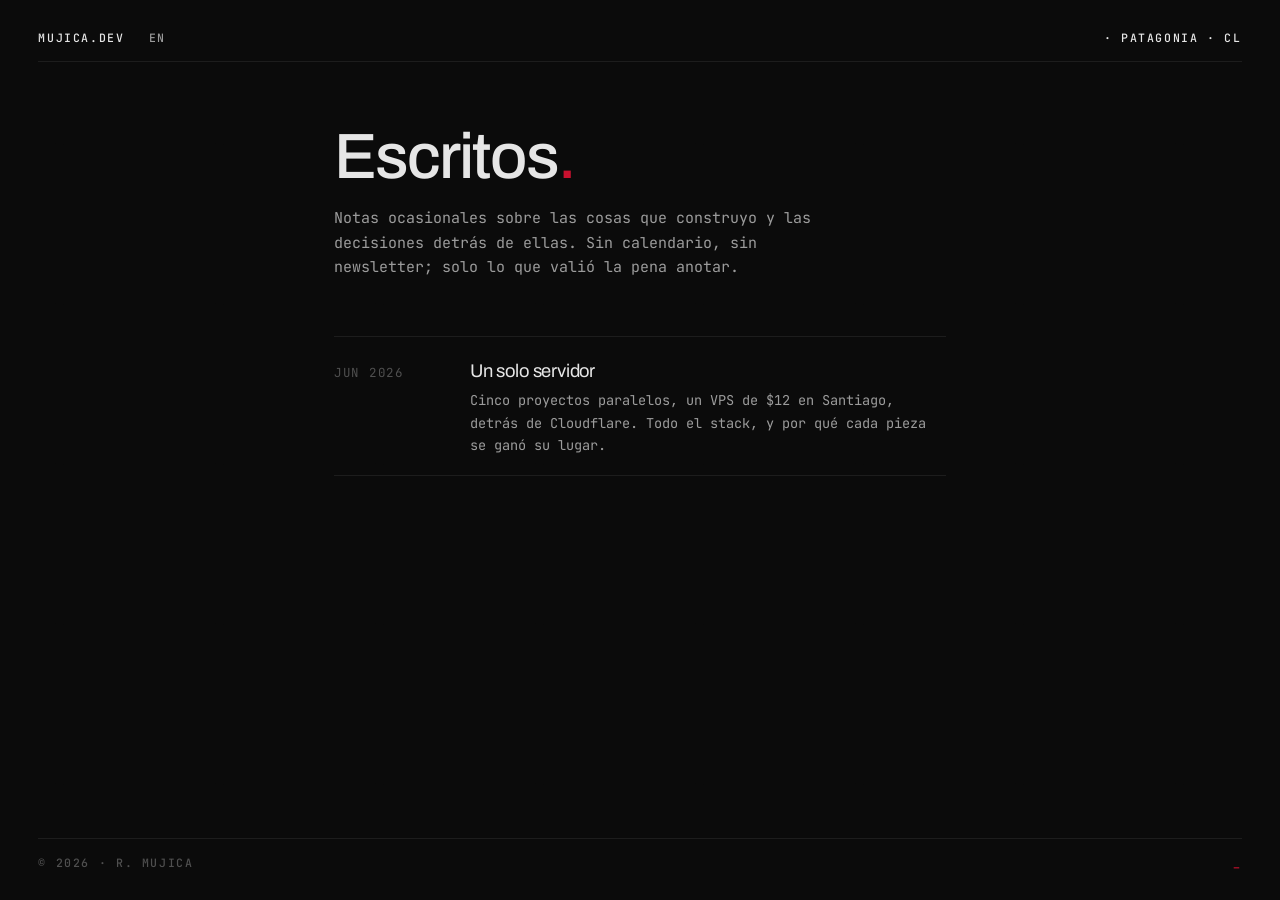
==== blog/es/index.html @ 14914d2b "Add blog with EN/ES "One small server" infra post 1. blog/: new Writing section as static pages (mat" ====
<!doctype html>
<html lang="es">
    <head>
        <meta charset="utf-8" />
        <meta name="viewport" content="width=device-width, initial-scale=1" />
        <title>Escritos — René Mujica</title>
        <meta name="author" content="René Mujica" />
        <meta
            name="description"
            content="Notas de René Mujica — ingeniero de software, construyendo en silencio en internet. Patagonia, Chile."
        />
        <meta name="color-scheme" content="dark" />

        <meta property="og:type" content="website" />
        <meta property="og:title" content="Escritos — René Mujica" />
        <meta
            property="og:description"
            content="Notas de un ingeniero de software que construye en silencio en internet."
        />
        <meta property="og:url" content="https://www.mujica.dev/blog/es/" />
        <meta property="og:image" content="https://www.mujica.dev/og.svg" />
        <meta name="twitter:card" content="summary_large_image" />
        <meta name="twitter:title" content="Escritos — René Mujica" />
        <meta
            name="twitter:description"
            content="Notas de un ingeniero de software que construye en silencio en internet."
        />
        <meta name="twitter:image" content="https://www.mujica.dev/og.svg" />

        <link
            rel="icon"
            type="image/svg+xml"
            href="data:image/svg+xml,%3Csvg xmlns='http://www.w3.org/2000/svg' viewBox='0 0 32 32'%3E%3Ccircle cx='16' cy='16' r='10' fill='%23c8102e'/%3E%3C/svg%3E"
        />

        <link rel="preconnect" href="https://fonts.googleapis.com" />
        <link rel="preconnect" href="https://fonts.gstatic.com" crossorigin />
        <link
            href="https://fonts.googleapis.com/css2?family=Archivo:wght@400;500;700;800;900&family=Instrument+Serif:ital@0;1&family=JetBrains+Mono:wght@300;400;500&display=swap"
            rel="stylesheet"
        />

        <link rel="alternate" hreflang="en" href="https://www.mujica.dev/blog/" />
        <link rel="alternate" hreflang="es" href="https://www.mujica.dev/blog/es/" />

        <link rel="stylesheet" href="../style.css" />
    </head>
    <body>
        <div class="grain" aria-hidden="true"></div>

        <header class="masthead" aria-label="Metadatos del sitio">
            <a class="mark" href="/">MUJICA.DEV</a>
            <a href="../" hreflang="en" lang="en">EN</a>
            <span class="status"><span aria-hidden="true">·</span> Patagonia · CL</span>
        </header>

        <main>
            <div class="index-head">
                <h1>Escritos<span class="dot">.</span></h1>
                <p>
                    Notas ocasionales sobre las cosas que construyo y las
                    decisiones detrás de ellas. Sin calendario, sin newsletter;
                    solo lo que valió la pena anotar.
                </p>
            </div>

            <ul class="posts">
                <li>
                    <a href="un-solo-servidor.html">
                        <time datetime="2026-06">Jun 2026</time>
                        <span>
                            <span class="ptitle">Un solo servidor</span>
                            <span class="pdek"
                                >Cinco proyectos paralelos, un VPS de $12 en
                                Santiago, detrás de Cloudflare. Todo el stack, y
                                por qué cada pieza se ganó su lugar.</span
                            >
                        </span>
                    </a>
                </li>
            </ul>
        </main>

        <footer class="colophon" aria-label="Colofón">
            <span>© 2026 · R. Mujica</span>
            <span class="cursor" aria-hidden="true">_</span>
        </footer>
    </body>
</html>
---- blog/style.css ----
/* ---------------------------------------------------------------
   MUJICA.DEV — Writing
   Same tokens as the home page; vertical reading layout.
   --------------------------------------------------------------- */

:root {
  --bg:        #0a0a0a;
  --fg:        #e6e6e6;
  --fg-soft:   #9a9a9a;
  --dim:       #4e4e4e;
  --line:      #1c1c1c;
  --line-hi:   #262626;
  --accent:    #c8102e;

  --sans:  "Archivo", "Helvetica Neue", Helvetica, Arial, sans-serif;
  --mono:  "JetBrains Mono", ui-monospace, SFMono-Regular, Menlo, monospace;
  --serif: "Instrument Serif", "Times New Roman", serif;

  --track:  0.14em;

  --pad-x: clamp(1rem, 3vw, 2.5rem);
  --pad-y: clamp(1rem, 2.5vw, 1.75rem);

  --measure: 68ch;
}

* { box-sizing: border-box; margin: 0; padding: 0; }

html { background: var(--bg); }

body {
  background: var(--bg);
  color: var(--fg);
  font-family: var(--mono);
  font-size: 15px;
  line-height: 1.65;
  font-weight: 400;
  -webkit-font-smoothing: antialiased;
  text-rendering: optimizeLegibility;

  min-height: 100vh;
  padding: var(--pad-y) var(--pad-x);
  display: grid;
  grid-template-rows: auto 1fr auto;
  row-gap: clamp(2.5rem, 6vw, 4rem);

  position: relative;
  overflow-x: hidden;
}

::selection { background: var(--accent); color: var(--bg); }

a { color: inherit; text-decoration: none; }

/* --- grain (shared with home) --- */
.grain {
  position: fixed;
  inset: 0;
  pointer-events: none;
  z-index: 4;
  opacity: 0.035;
  mix-blend-mode: overlay;
  background-image: url("data:image/svg+xml;utf8,<svg xmlns='http://www.w3.org/2000/svg' width='160' height='160'><filter id='n'><feTurbulence type='fractalNoise' baseFrequency='0.9' numOctaves='2' stitchTiles='stitch'/><feColorMatrix values='0 0 0 0 1   0 0 0 0 1   0 0 0 0 1   0 0 0 1 0'/></filter><rect width='100%' height='100%' filter='url(%23n)'/></svg>");
}

/* --- masthead / colophon --- */
.masthead,
.colophon {
  position: relative;
  z-index: 2;
  display: flex;
  flex-wrap: wrap;
  align-items: baseline;
  gap: 0.4rem 1.5rem;

  font-family: var(--mono);
  font-size: 0.72rem;
  font-weight: 500;
  letter-spacing: var(--track);
  text-transform: uppercase;
  color: var(--fg-soft);
}

.masthead {
  padding-bottom: 0.85rem;
  border-bottom: 1px solid var(--line);
}

.colophon {
  padding-top: 0.85rem;
  border-top: 1px solid var(--line);
  color: var(--dim);
}

.masthead .mark { color: var(--fg); }
.masthead a { color: var(--fg-soft); transition: color 160ms ease; }
.masthead a:hover,
.masthead a:focus-visible { color: var(--accent); outline: none; }

.masthead .status { margin-left: auto; color: var(--fg); }
.colophon .cursor { margin-left: auto; }

.cursor {
  color: var(--accent);
  animation: blink 1.05s steps(2, end) infinite;
}
@keyframes blink { 50% { opacity: 0; } }

@media (prefers-reduced-motion: reduce) {
  .cursor { animation: none; }
}

/* --- reading column --- */
main {
  position: relative;
  z-index: 2;
  width: 100%;
  max-width: var(--measure);
  margin: 0 auto;
}

/* --------------------------------------------------------------
   POST LIST (blog index)
   -------------------------------------------------------------- */
.index-head {
  margin-bottom: clamp(2rem, 5vw, 3.5rem);
}

.index-head h1 {
  font-family: var(--sans);
  font-weight: 500;
  font-size: clamp(2.25rem, 6vw, 4rem);
  line-height: 0.98;
  letter-spacing: -0.03em;
  color: var(--fg);
}
.index-head h1 .dot { color: var(--accent); }

.index-head p {
  margin-top: 1.1rem;
  max-width: 54ch;
  color: var(--fg-soft);
}

.posts { list-style: none; }

.posts li { border-top: 1px solid var(--line); }
.posts li:last-child { border-bottom: 1px solid var(--line); }

.posts a {
  display: grid;
  grid-template-columns: 7.5rem 1fr;
  gap: 1rem;
  padding: 1.15rem 0;
  align-items: baseline;
  transition: color 160ms ease;
}
.posts a:hover,
.posts a:focus-visible { color: var(--accent); outline: none; }

.posts time {
  color: var(--dim);
  font-size: 0.78rem;
  letter-spacing: var(--track);
  text-transform: uppercase;
}

.posts .ptitle {
  font-family: var(--sans);
  font-size: 1.15rem;
  letter-spacing: -0.01em;
  color: var(--fg);
}
.posts a:hover .ptitle,
.posts a:focus-visible .ptitle { color: var(--accent); }

.posts .pdek {
  display: block;
  margin-top: 0.2rem;
  font-family: var(--mono);
  font-size: 0.85rem;
  color: var(--fg-soft);
}

/* --------------------------------------------------------------
   ARTICLE
   -------------------------------------------------------------- */
.post-head { margin-bottom: clamp(2rem, 5vw, 3rem); }

.eyebrow {
  font-size: 0.72rem;
  letter-spacing: var(--track);
  text-transform: uppercase;
  color: var(--dim);
}

.post-head h1 {
  margin-top: 0.9rem;
  font-family: var(--sans);
  font-weight: 500;
  font-size: clamp(2.1rem, 5.5vw, 3.6rem);
  line-height: 1.02;
  letter-spacing: -0.03em;
  color: var(--fg);
}
.post-head h1 .dot { color: var(--accent); }

.post-head .dek {
  margin-top: 1.1rem;
  font-family: var(--serif);
  font-style: italic;
  font-size: clamp(1.25rem, 2.5vw, 1.6rem);
  line-height: 1.4;
  color: var(--fg-soft);
  max-width: 48ch;
}

.post-meta {
  margin-top: 1.5rem;
  font-size: 0.72rem;
  letter-spacing: var(--track);
  text-transform: uppercase;
  color: var(--dim);
}

article { font-size: 1rem; }

article h2 {
  font-family: var(--sans);
  font-weight: 500;
  font-size: clamp(1.35rem, 3vw, 1.7rem);
  letter-spacing: -0.02em;
  color: var(--fg);
  margin: clamp(2.25rem, 5vw, 3rem) 0 0.9rem;
  padding-top: 1.4rem;
  border-top: 1px solid var(--line);
}

article p {
  color: var(--fg-soft);
  margin-bottom: 1.15rem;
}

article p strong { color: var(--fg); font-weight: 500; }

article em {
  font-family: var(--serif);
  font-style: italic;
  font-size: 1.15em;
  color: var(--fg);
}

article a {
  color: var(--fg);
  border-bottom: 1px solid var(--line-hi);
  transition: color 160ms ease, border-color 160ms ease;
}
article a:hover,
article a:focus-visible {
  color: var(--accent);
  border-bottom-color: var(--accent);
  outline: none;
}

article ul { list-style: none; margin: 0 0 1.15rem; }
article li {
  position: relative;
  padding-left: 1.4rem;
  margin-bottom: 0.55rem;
  color: var(--fg-soft);
}
article li::before {
  content: "—";
  position: absolute;
  left: 0;
  color: var(--accent);
}
article li strong { color: var(--fg); font-weight: 500; }

/* figures / code / diagram */
.diagram {
  overflow-x: auto;
  margin: 1.5rem 0 1.75rem;
  padding: 1.25rem;
  border: 1px solid var(--line);
  border-radius: 4px;
  background: #060606;
}
.diagram pre {
  font-family: var(--mono);
  font-size: 0.72rem;
  line-height: 1.45;
  color: var(--fg-soft);
  white-space: pre;
}
.diagram .accent { color: var(--accent); }

.figcap {
  display: block;
  margin-top: -1rem;
  margin-bottom: 1.75rem;
  font-size: 0.75rem;
  letter-spacing: var(--track);
  text-transform: uppercase;
  color: var(--dim);
}

code {
  font-family: var(--mono);
  font-size: 0.88em;
  color: var(--fg);
  background: #161616;
  border: 1px solid var(--line-hi);
  border-radius: 3px;
  padding: 0.1em 0.4em;
}

blockquote {
  margin: 1.5rem 0;
  padding-left: 1.1rem;
  border-left: 2px solid var(--accent);
  color: var(--fg);
}
blockquote p { color: var(--fg); }

hr {
  border: 0;
  border-top: 1px solid var(--line);
  margin: clamp(2.5rem, 6vw, 3.5rem) 0;
}

/* ledger-style table for the bill */
.ledger-table {
  width: 100%;
  border-collapse: collapse;
  font-size: 0.88rem;
  margin: 1.25rem 0 1.75rem;
}
.ledger-table th,
.ledger-table td {
  text-align: left;
  padding: 0.65rem 0.5rem;
  border-bottom: 1px solid var(--line);
}
.ledger-table th {
  color: var(--dim);
  font-weight: 500;
  letter-spacing: var(--track);
  text-transform: uppercase;
  font-size: 0.7rem;
}
.ledger-table td { color: var(--fg-soft); }
.ledger-table td:first-child { color: var(--fg); }
.ledger-table td:last-child,
.ledger-table th:last-child { text-align: right; }
.ledger-table .total td {
  border-bottom: none;
  border-top: 1px solid var(--line-hi);
  color: var(--fg);
  font-weight: 500;
}

/* back link */
.back {
  display: inline-block;
  margin-bottom: 2rem;
  font-size: 0.72rem;
  letter-spacing: var(--track);
  text-transform: uppercase;
  color: var(--fg-soft);
  transition: color 160ms ease;
}
.back:hover,
.back:focus-visible { color: var(--accent); outline: none; }

.post-foot {
  margin-top: clamp(2.5rem, 6vw, 3.5rem);
  padding-top: 1.4rem;
  border-top: 1px solid var(--line);
  font-size: 0.85rem;
  color: var(--fg-soft);
}
.post-foot a { color: var(--fg); border-bottom: 1px solid var(--line-hi); }
.post-foot a:hover { color: var(--accent); border-bottom-color: var(--accent); }

@media (max-width: 560px) {
  .posts a { grid-template-columns: 1fr; gap: 0.2rem; }
  .posts time { order: 2; }
}
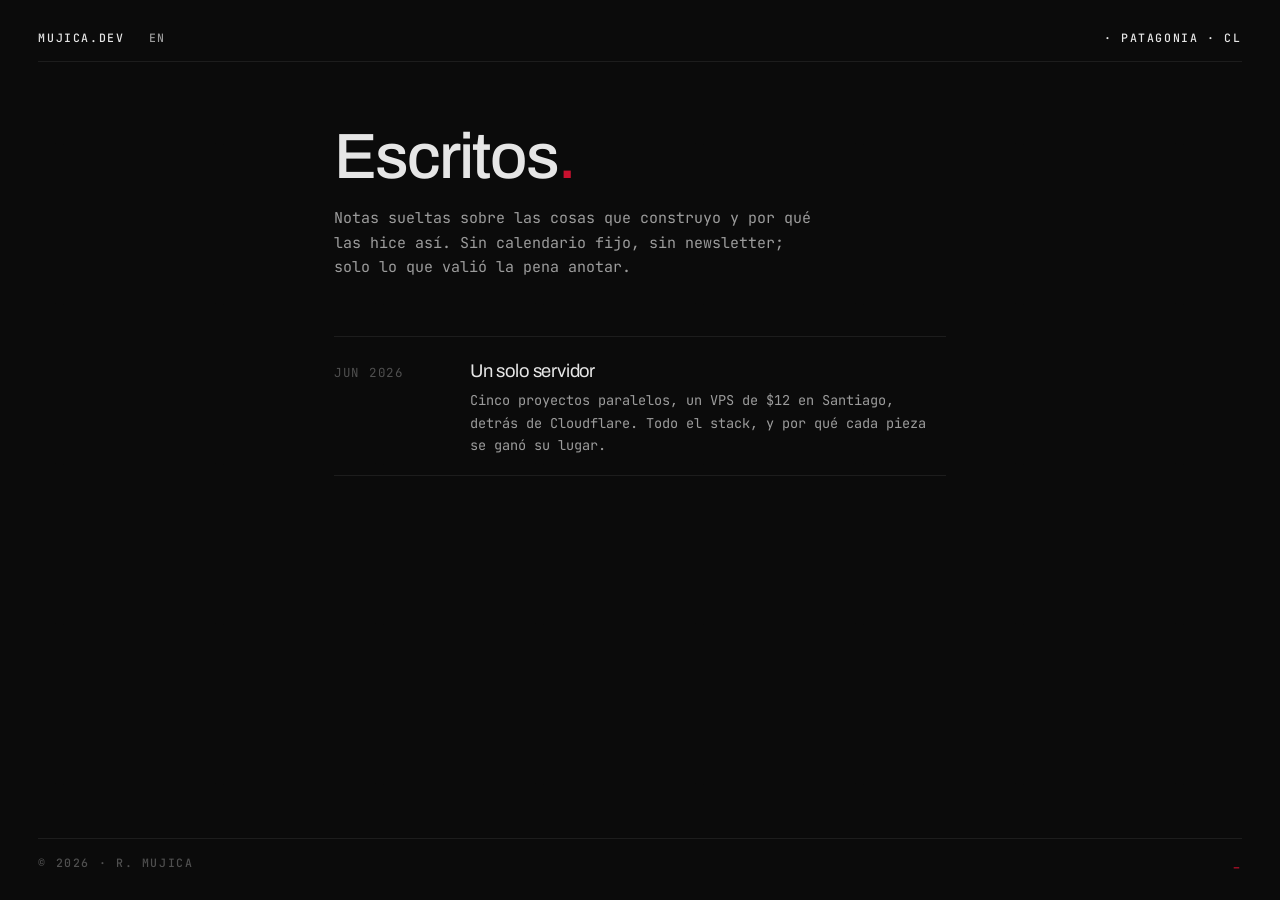
==== commit 3afe5cce: "Rework Spanish post to read natively, not word-by-word Fix calques and stiff phrasing in blog/es: 1." ====
--- a/blog/es/index.html
+++ b/blog/es/index.html
@@ -58,9 +58,9 @@
             <div class="index-head">
                 <h1>Escritos<span class="dot">.</span></h1>
                 <p>
-                    Notas ocasionales sobre las cosas que construyo y las
-                    decisiones detrás de ellas. Sin calendario, sin newsletter;
-                    solo lo que valió la pena anotar.
+                    Notas sueltas sobre las cosas que construyo y por qué las
+                    hice así. Sin calendario fijo, sin newsletter; solo lo que
+                    valió la pena anotar.
                 </p>
             </div>
 
